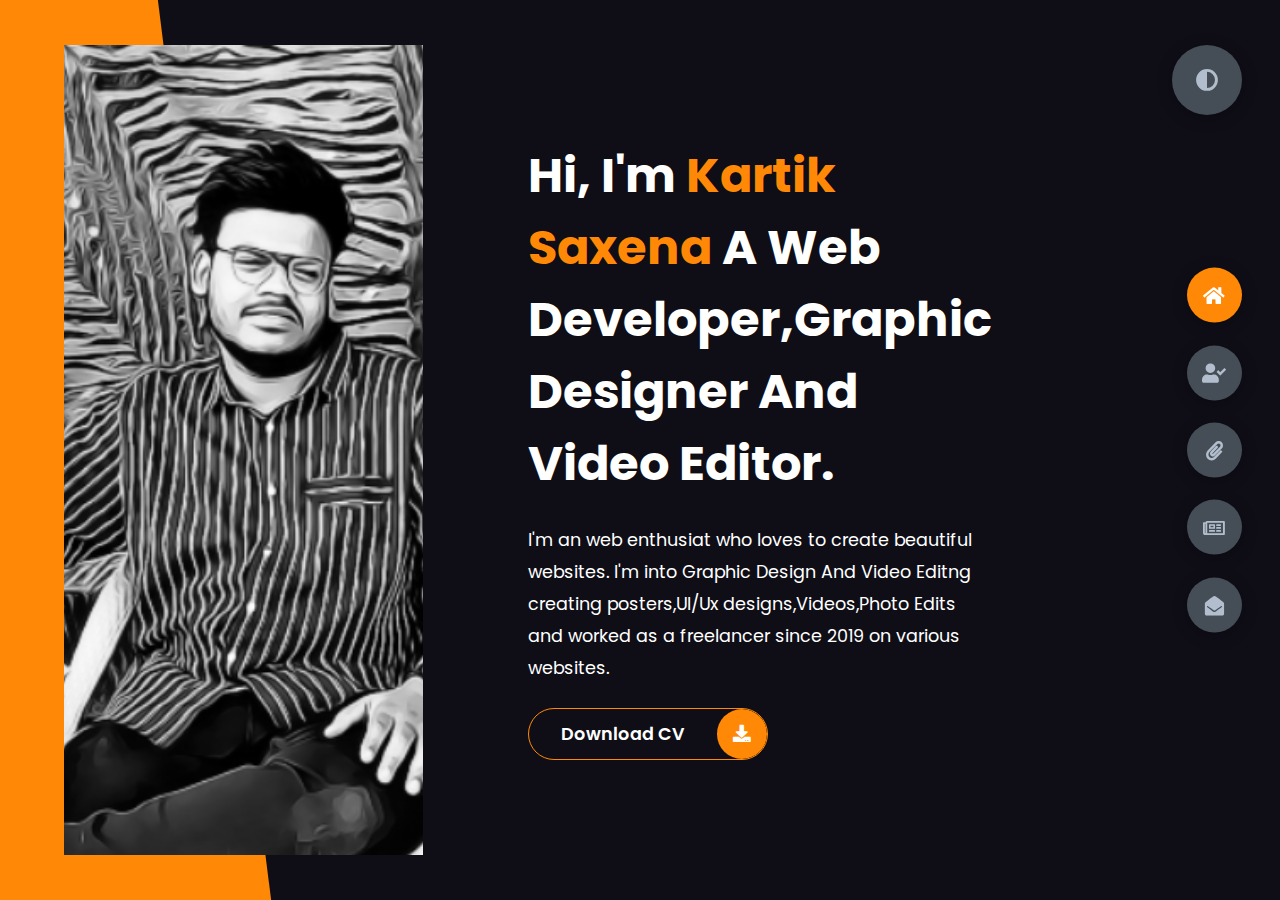
==== index.html @ 6a9e3452 "Update index.html" ====
<!DOCTYPE html>
<html lang="en">
<head>
    <meta charset="UTF-8">
    <meta http-equiv="X-UA-Compatible" content="IE=edge">
    <meta name="viewport" content="width=device-width, initial-scale=1.0">
    <title>Portfolio</title>
    <link rel="stylesheet" href="styles/styles.css">
    <link rel="preconnect" href="https://fonts.googleapis.com">
    <link rel="preconnect" href="https://fonts.gstatic.com" crossorigin>
    <link rel="stylesheet" href="https://cdnjs.cloudflare.com/ajax/libs/font-awesome/5.15.4/css/all.min.css" integrity="sha512-1ycn6IcaQQ40/MKBW2W4Rhis/DbILU74C1vSrLJxCq57o941Ym01SwNsOMqvEBFlcgUa6xLiPY/NS5R+E6ztJQ==" crossorigin="anonymous" referrerpolicy="no-referrer" />
    <link href="https://fonts.googleapis.com/css2?family=Poppins:wght@400;500;600;700;800&display=swap" rel="stylesheet">
</head>
<body class="main-content">
    <!-- <video autoplay loop muted plays inline class="back-video">
        <source src="C:\Users\HP\Downloads\Short Film Editing Timelapse - a_letter - Adobe Premiere Pro CC (1) (online-video-cutter.com).mp4" type="video/mp4">
    </video> -->
    <header class="container header active" id="home">
        <div class="header-content">
            <div class="left-header">
                <div class="h-shape"></div>
                <div class="image">
                    <img src="Screenshot (928).png" alt="">
                </div>
            </div>
            <div class="right-header">
                <h1 class="name">
                    Hi, I'm <span>Kartik Saxena</span>
                    A Web Developer,Graphic Designer And  Video Editor.
                </h1>
                <p>
                    I'm an web enthusiat who loves to create beautiful websites.
                    I'm into Graphic Design And Video Editng creating posters,UI/Ux designs,Videos,Photo Edits and 
                    worked as a freelancer since 2019 on various websites.
                    
                </p>
                <div class="btn-con">
                    <a href="" class="main-btn">
                        <span class="btn-text">Download CV</span>
                        <span class="btn-icon"><i class="fas fa-download"></i></span>
                    </a>
                </div>
            </div>
        </div>
    </header>
    <main>
        <section class="container about" id="about">
            <div class="main-title">
                <h2>About <span>me</span><span class="bg-text">my stats</span></h2>
            </div>
            <div class="about-container">
                <div class="left-about">
                    <h4>Information About me</h4>
                    <p>
                        Since my childhood, I got fascinated by designs and interactive videos
                        so I tried to make them on my own and after that never looked back and then realized that
                        it gave me so many good vibes then I enjoyed the flow. <br /> <br /> My keen interest
                        in Website Development arouse when I searched how a website does all the tasks 
                        by its own to satisfy my curiosity.
                    </p>
                    <div class="btn-con">
                        <a href="#" class="main-btn">
                            <span class="btn-text">Download CV</span>
                            <span class="btn-icon"><i class="fas fa-download"></i></span>
                        </a>
                    </div>
                </div>
                <div class="right-about">
                    <div class="about-item">
                        <div class="abt-text">
                            <p class="large-text">100+</p>
                            <p class="small-text">Projects <br /> Completed</p>
                        </div>
                    </div>
                    <div class="about-item">
                        <div class="abt-text">
                            <p class="large-text">5+</p>
                            <p class="small-text">Years of <br /> experience</p>
                        </div>
                    </div>
                    <div class="about-item">
                        <div class="abt-text">
                            <p class="large-text">50+</p>
                            <p class="small-text">Happy <br /> Clients</p>
                        </div>
                    </div>
                    <div class="about-item">
                        <div class="abt-text">
                            <p class="large-text">20+</p>
                            <p class="small-text">Customer <br /> reviews</p>
                        </div>
                    </div>
                </div>
            </div>
            <div class="about-stats">
                <h4 class="stat-title">My Skills</h4>
                <div class="progress-bars">
                    <div class="progress-bar">
                        <p class="prog-title">html5</p>
                        <div class="progress-con">
                            <p class="prog-text">80%</p>
                            <div class="progress">
                                <span class="html"></span>
                            </div>
                        </div>
                    </div>
                    <div class="progress-bar">
                        <p class="prog-title">css3</p>
                        <div class="progress-con">
                            <p class="prog-text">95%</p>
                            <div class="progress">
                                <span class="css"></span>
                            </div>
                        </div>
                    </div>
                    <div class="progress-bar">
                        <p class="prog-title">javascript</p>
                        <div class="progress-con">
                            <p class="prog-text">70%</p>
                            <div class="progress">
                                <span class="js"></span>
                            </div>
                        </div>
                    </div>
                    <div class="progress-bar">
                        <p class="prog-title">ReactJS</p>
                        <div class="progress-con">
                            <p class="prog-text">75%</p>
                            <div class="progress">
                                <span class="react"></span>
                            </div>
                        </div>
                    </div>
                    <div class="progress-bar">
                        <p class="prog-title">NodeJS</p>
                        <div class="progress-con">
                            <p class="prog-text">65%</p>
                            <div class="progress">
                                <span class="node"></span>
                            </div>
                        </div>
                    </div>
                    <div class="progress-bar">
                        <p class="prog-title">Python</p>
                        <div class="progress-con">
                            <p class="prog-text">40%</p>
                            <div class="progress">
                                <span class="python"></span>
                            </div>
                        </div>
                    </div>
                </div>
            </div>
            <h4 class="stat-title">My <span>Work</span> And  <span>Education</span>  Timeline</h4>
            <div class="timeline">
                <div class="timeline-item">
                    <div class="tl-icon">
                        <i class="fas fa-briefcase"></i>
                    </div>
                    <p class="tl-duration">2021 - Present</p>
                    <h5>Web Developer<span> -Freelancer</span></h5>
                    <p>
                        Worked as a freelance developer at many freelancing websites like upwork.com etc.
                    </p>
                </div>
                <div class="timeline-item">
                    <div class="tl-icon">
                        <i class="fas fa-briefcase"></i>
                    </div>
                    <p class="tl-duration">2019 - Present</p>
                    <h5>Photoshop Artist<span> -Upwork.com</span></h5>
                    <p>
                        Designed photo edits for personal use and clients to earn freelance rating. 
                    </p>
                </div>
                <div class="timeline-item">
                    <div class="tl-icon">
                        <i class="fas fa-briefcase"></i>
                    </div>
                    <p class="tl-duration">2017-Present</p>
                    <h5>Video Editor<span> -Social tech</span></h5>
                    <p>
                        Worked for 5 months for a company named social tech as a video editor.
                    </p>
                </div>
                <div class="timeline-item">
                    <div class="tl-icon">
                        <i class="fas fa-briefcase"></i>
                    </div>
                    <p class="tl-duration">2021-2025</p>
                    <h5>Bachelor's Degree<span> - Jaypee University , Sector 62</span></h5>
                    <p>
                        Core branch subject is Electronics And Communication Engineering.
                    </p>
                </div>
                <div class="timeline-item">
                    <div class="tl-icon">
                        <i class="fas fa-briefcase"></i>
                    </div>
                    <p class="tl-duration">2016 - 2020</p>
                    <h5>High school And Intermediate <span> - Aligarh Muslim University</span></h5>
                    <p>
                        Saiyyid Hamid School which was affliliated to AMU board.
                        got 90% in 10th and 85% in 12th.
                    </p>
                </div>
                <div class="timeline-item">
                    <div class="tl-icon">
                        <i class="fas fa-briefcase"></i>
                    </div>
                    <p class="tl-duration">2010 - 2015</p>
                    <h5>St. Fidelis Sr. Sec. School<span> - Aligarh</span></h5>
                    <p>
                        A Convent School affiliated to C.B.S.E.
                    </p>
                </div>
            </div>
        </section>
        <section class="container" id="portfolio">
            <div class="main-title">
                <h2>My <span>Portfolio</span><span class="bg-text">My Work</span></h2>
            </div>
            <p class="port-text">
                Here is some of my work that I've done.
            </p>
            <div class="portfolios">
                <div class="portfolio-item">
                    <div class="image">
                        <img src="photo_2022-06-11_23-55-44.jpg" alt="">
                    </div>
                    <div class="hover-items">
                        <h3>Project Source</h3>
                        <div class="icons">
                            <a href="#" class="icon">
                                <i class="fab fa-github"></i>
                            </a>
                            <a href="#" class="icon">
                                <i class="fab fa-instagram"></i>
                            </a>
                            <a href="#" class="icon">
                                <i class="fab fa-youtube"></i>
                            </a>
                        </div>
                    </div>
                </div>
                <div class="portfolio-item">
                    <div class="image">
                        <img src="daniel-korpai-pKRNxEguRgM-unsplash.jpg" alt="">
                    </div>
                    <div class="hover-items">
                        <h3>Project Source</h3>
                        <div class="icons">
                            <a href="#" class="icon">
                                <i class="fab fa-github"></i>
                            </a>
                            <a href="#" class="icon">
                                <i class="fab fa-instagram"></i>
                            </a>
                            <a href="#" class="icon">
                                <i class="fab fa-youtube"></i>
                            </a>
                        </div>
                    </div>
                </div>
                <div class="portfolio-item">
                    <div class="image">
                        <img src="evgeniya-litovchenko-jOhpVF-NURA-unsplash.jpg" alt="">
                    </div>
                    <div class="hover-items">
                        <h3>Project Source</h3>
                        <div class="icons">
                            <a href="#" class="icon">
                                <i class="fab fa-github"></i>
                            </a>
                            <a href="#" class="icon">
                                <i class="fab fa-instagram"></i>
                            </a>
                            <a href="#" class="icon">
                                <i class="fab fa-youtube"></i>
                            </a>
                        </div>
                    </div>
                </div>
                <div class="portfolio-item">
                    <div class="image">
                        <img src="kal-visuals-zE3jMxLFCIg-unsplash.jpg" alt="">
                    </div>
                    <div class="hover-items">
                        <h3>Project Source</h3>
                        <div class="icons">
                            <a href="#" class="icon">
                                <i class="fab fa-github"></i>
                            </a>
                            <a href="#" class="icon">
                                <i class="fab fa-instagram"></i>
                            </a>
                            <a href="#" class="icon">
                                <i class="fab fa-youtube"></i>
                            </a>
                        </div>
                    </div>
                </div>
                <div class="portfolio-item">
                    <div class="image">
                        <img src="wahid-khene-iKdQCIiSMlQ-unsplash.jpg" alt="">
                    </div>
                    <div class="hover-items">
                        <h3>Project Source</h3>
                        <div class="icons">
                            <a href="#" class="icon">
                                <i class="fab fa-github"></i>
                            </a>
                            <a href="#" class="icon">
                                <i class="fab fa-instagram"></i>
                            </a>
                            <a href="#" class="icon">
                                <i class="fab fa-youtube"></i>
                            </a>
                        </div>
                    </div>
                </div>
                <div class="portfolio-item">
                    <div class="image">
                        <img src="setyaki-irham-1vP7tqexb8g-unsplash.jpg" alt="">
                    </div>
                    <div class="hover-items">
                        <h3>Project Source</h3>
                        <div class="icons">
                            <a href="#" class="icon">
                                <i class="fab fa-github"></i>
                            </a>
                            <a href="#" class="icon">
                                <i class="fab fa-instagram"></i>
                            </a>
                            <a href="#" class="icon">
                                <i class="fab fa-youtube"></i>
                            </a>
                        </div>
                    </div>
                </div>
                <div class="portfolio-item">
                    <div class="image">
                        <img src="rahadiansyah--44GUFa_lts-unsplash.jpg" alt="">
                    </div>
                    <div class="hover-items">
                        <h3>Project Source</h3>
                        <div class="icons">
                            <a href="#" class="icon">
                                <i class="fab fa-github"></i>
                            </a>
                            <a href="#" class="icon">
                                <i class="fab fa-instagram"></i>
                            </a>
                            <a href="#" class="icon">
                                <i class="fab fa-youtube"></i>
                            </a>
                        </div>
                    </div>
                </div>
                <div class="portfolio-item">
                    <div class="image">
                        <img src="fotis-fotopoulos-DuHKoV44prg-unsplash.jpg" alt="">
                    </div>
                    <div class="hover-items">
                        <h3>Project Source</h3>
                        <div class="icons">
                            <a href="#" class="icon">
                                <i class="fab fa-github"></i>
                            </a>
                            <a href="#" class="icon">
                                <i class="fab fa-instagram"></i>
                            </a>
                            <a href="#" class="icon">
                                <i class="fab fa-youtube"></i>
                            </a>
                        </div>
                    </div>
                </div>
            </div>
        </section>
        <section class="container" id="blogs">
            <div class="blogs-content">
                <div class="main-title">
                    <h2>My <span>Blogs</span><span class="bg-text">My Blogs</span></h2>
                </div>
                <div class="blogs">
                    <div class="blog">
                        <img src="img/port6.jpg" alt="">
                        <div class="blog-text">
                            <h4>
                                How to Create Your Own Website
                            </h4>
                            <p>
                                Creating a website is not too much difficult.
                            </p>
                        </div>
                    </div>
                    <div class="blog">
                        <img src="img/blog1.jpg" alt="">
                        <div class="blog-text">
                            <h4>
                                How to Become an Expert in Web Design
                            </h4>
                            <p>
                                Focus and dedication it all needs.
                                
                            </p>
                        </div>
                    </div>
                    <div class="blog">
                        <img src="img/blog2.jpg" alt="">
                        <div class="blog-text">
                            <h4>
                                Become a Web Designer in 10 Days
                            </h4>
                            <p>
                                Learn powerful tools like Figma and React js.
                                
                            </p>
                        </div>
                    </div>
                    <div class="blog">
                        <img src="img/blog3.jpg" alt="">
                        <div class="blog-text">
                            <h4>
                                Debbuging made easy with Web Inspector
                            </h4>
                            <p>
                               Get your eyes rollin on the <code> yeah....
                                
                            </p>
                        </div>
                    </div>
                    <div class="blog">
                        <img src="img/port1.jpg" alt="">
                        <div class="blog-text">
                            <h4>
                                Get started with Web Design and UI Design
                            </h4>
                            <p>
                                Learning design would be easy with Figma.
                                
                            </p>
                        </div>
                    </div>
                    <div class="blog">
                        <img src="img/port3.jpg" alt="">
                        <div class="blog-text">
                            <h4>
                                This is what you need to know about Web Design
                            </h4>
                            <p>
                               Its a vast feild to explore and conquer. 
                               
                            </p>
                        </div>
                    </div>
                </div>
            </div>
        </section>
        <section class="container contact" id="contact">
            <div class="contact-container">
                <div class="main-title">
                    <h2>Contact <span>Me</span><span class="bg-text">Contact</span></h2>
                </div>
                <div class="contact-content-con">
                    <div class="left-contact">
                        <h4>Contact me here</h4>
                        <br>
                           <p> Feel free to contact me using details below.<br>
                            I would love to help.
                        </p>
                        <div class="contact-info">
                            <div class="contact-item">
                                <div class="icon">
                                    <i class="fas fa-map-marker-alt"></i>
                                    <span>Location</span>
                                </div>
                                <p>
                                    : Noida,India                          
                                </p>
                            </div>
                            <div class="contact-item">
                                <div class="icon">
                                    <i class="fas fa-envelope"></i>
                                    <span>Email</span>
                                </div>
                                <p>
                                    <span>: karrtiksaxena@gmail.com</span>
                                </p>
                            </div>
                            <div class="contact-item">
                                <div class="icon">
                                    <i class="fas fa-user-graduate"></i>
                                    <span>Education</span>
                                </div>
                                <p>
                                    <span>: Jaypee University,Noida</span>
                                </p>
                            </div>
                            <div class="contact-item">
                                <div class="icon">
                                    <i class="fas fa-phone"></i>
                                    <span>Mobile Number</span>
                                </div>
                                <p>
                                    <span>: 4587846846</span>
                                </p>
                            </div>
                            <div class="contact-item">
                                <div class="icon">
                                    <i class="fas fa-globe-asia"></i>
                                    <span>Languages</span>
                                </div>
                                <p>
                                    <span>: English,Hindi</span>
                                </p>
                            </div>
                        </div>
                        <div class="contact-icons">
                            <div class="contact-icon">
                                <a href="#" target="_blank">
                                    <i class="fab fa-facebook-f"></i>
                                </a>
                                <a href="#" target="_blank">
                                    <i class="fab fa-twitter"></i>
                                </a>
                                <a href="#" target="_blank">
                                    <i class="fab fa-github"></i>
                                </a>
                                <a href="#" target="_blank">
                                    <i class="fab fa-youtube"></i>
                                </a>
                            </div>
                        </div>
                    </div>
                    <div class="right-contact">
                        <form action="https://formspree.io/f/xdobjprn"  method="POST" class="contact-form">
                             <div class="input-control i-c-2">
                                <input type="text" required placeholder="YOUR NAME" name="name">
                                <input type="email" required placeholder="YOUR EMAIL" name="email">
                            </div>
                            <div class="input-control">
                                <input type="text" required placeholder="ENTER SUBJECT" name="subject">
                            </div>
                            <div class="input-control">
                                <textarea name="" id="" cols="15" rows="8" placeholder="Message Here..." name="message"></textarea>
                            </div>
                            <div class="submit-btn">
                                <a href="#" class="main-btn" >
                                    <span><button type="submit"class="btn-text">Submit</button></span>
                                    <span class="btn-icon"><i class="fas fa-user-shield"></i></span>
                                </a>
                            </div>
                        </form>
                    </div>
                </div>
            </div>
        </section>
    </main>

    <div class="controls">
        <div class="control active-btn" data-id="home" >
            <i class="fas fa-home"></i>
        </div>
        <div class="control" data-id="about">
            <i class="fas fa-user-check"></i>
        </div>
        <div class="control" data-id="portfolio">
            <i class="fas fa-paperclip"></i>
        </div>
        <div class="control" data-id="blogs">
            <i class="far fa-newspaper"></i>
        </div>
        <div class="control" data-id="contact">
            <i class="fas fa-envelope-open"></i>
        </div>
    </div>
    <div class="theme-btn">
        <i class="fas fa-adjust"></i>
    </div>
    <script src="app.js"></script>
</body>
</html>
---- styles/styles.css ----
* {
  margin: 0;
  padding: 0;
  box-sizing: border-box;
  list-style: none;
}

:root {
  --color-primary: #0f0e17;
  --color-secondary: #ff8906;
  --color-white: #fffffe;
  --color-black: #000;
  --color-grey0: #f8f8f8;
  --color-grey-1: #dbe1e8;
  --color-grey-2: #b2becd;
  --color-grey-3: #6c7983;
  --color-grey-4: #454e56;
  --color-grey-5: #2a2e35;
  --color-grey-6: #12181b;
  --br-sm-2: 14px;
  --box-shadow-1: 0 3px 15px rgba(0,0,0,.3);
}

.light-mode {
  --color-primary: #FFFFFF;
  --color-secondary: #F56692;
  --color-white: #454e56;
  --color-black: #000;
  --color-grey0: #f8f8f8;
  --color-grey-1: #6c7983;
  --color-grey-2: #6c7983;
  --color-grey-3: #6c7983;
  --color-grey-4: #454e56;
  --color-grey-5: #f8f8f8;
  --color-grey-6: #12181b;
}

body {
  background-color: var(--color-primary);
  font-family: "Poppins", sans-serif;
  font-size: 1.1rem;
  color: var(--color-white);
  transition: all 0.4s ease-in-out;
}

a {
  display: inline-block;
  text-decoration: none;
  color: inherit;
  font-family: inherit;
}

header {
  min-height: 100vh;
  color: var(--color-white);
  overflow: hidden;
  padding: 0 !important;
}

section {
  min-height: 100vh;
  width: 100%;
  position: absolute;
  left: 0;
  top: 0;
  padding: 3rem 18rem;
}

.container {
  display: none;
  transform: translateY(-100%) scale(0);
  transition: all 0.4s ease-in-out;
  background-color: var(--color-primary);
}

.active {
  display: block;
  animation: appear 1s ease-in-out;
  transform: translateY(0) scaleY(1);
}
@keyframes appear {
  0% {
    transform: translateY(-100%) scaleY(0);
  }
  100% {
    transform: translateY(0) scaleY(1);
  }
}

.controls {
  position: fixed;
  z-index: 10;
  top: 50%;
  right: 3%;
  display: flex;
  flex-direction: column;
  align-items: center;
  justify-content: center;
  transform: translateY(-50%);
}
.controls .control {
  padding: 1rem;
  cursor: pointer;
  background-color: var(--color-grey-4);
  width: 55px;
  height: 55px;
  border-radius: 50%;
  display: flex;
  justify-content: center;
  align-items: center;
  margin: 0.7rem 0;
  box-shadow: var(--box-shadow-1);
}
.controls .control i {
  font-size: 1.2rem;
  color: var(--color-grey-2);
  pointer-events: none;
}
.controls .active-btn {
  background-color: var(--color-secondary);
  transition: all 0.4s ease-in-out;
}
.controls .active-btn i {
  color: var(--color-white);
}

.theme-btn {
  top: 5%;
  right: 3%;
  width: 70px;
  height: 70px;
  border-radius: 50%;
  background-color: var(--color-grey-4);
  cursor: pointer;
  position: fixed;
  display: flex;
  justify-content: center;
  align-items: center;
  box-shadow: 0 3px 15px rgba(0, 0, 0, 0.3);
  transition: all 0.1s ease-in-out;
}
.theme-btn:active {
  transform: translateY(-3px);
}
.theme-btn i {
  font-size: 1.4rem;
  color: var(--color-grey-2);
  pointer-events: none;
}

/*Header-content*/
.header-content {
  display: grid;
  grid-template-columns: repeat(2, 1fr);
  min-height: 100vh;
}
.header-content .left-header {
  display: flex;
  align-items: center;
  position: relative;
}
.header-content .left-header .h-shape {
  transition: all 0.4s ease-in-out;
  width: 65%;
  height: 100%;
  background-color: var(--color-secondary);
  position: absolute;
  left: 0;
  top: 0;
  z-index: -1;
  clip-path: polygon(0 0, 46% 0, 79% 100%, 0% 100%);
}
.header-content .left-header .image {
  border-radius: var(--br-sm-2);
  height: 90%;
  width: 68%;
  margin-left: 4rem;
  background-color: var(--color-black);
  transition: all 0.4s ease-in-out;
}
.header-content .left-header .image img {
  width: 100%;
  height: 100%;
  object-fit: cover;
  transition: all 0.4s ease-in-out;
  filter: grayscale(100%);
}
.header-content .left-header .image img:hover {
  filter: grayscale(0);
}
.header-content .right-header {
  display: flex;
  flex-direction: column;
  justify-content: center;
  padding-right: 18rem;
}
.header-content .right-header .name {
  font-size: 3rem;
}
.header-content .right-header .name span {
  color: var(--color-secondary);
}
.header-content .right-header p {
  margin: 1.5rem 0;
  line-height: 2rem;
}

/*About*/
.about-container {
  display: grid;
  grid-template-columns: repeat(2, 1fr);
  padding-top: 3.5rem;
  padding-bottom: 5rem;
}
.about-container .right-about {
  display: grid;
  grid-template-columns: repeat(2, 1fr);
  grid-gap: 2rem;
}
.about-container .right-about .about-item {
  border: 1px solid var(--color-grey-5);
  border-radius: 5px;
  transition: all 0.4s ease-in-out;
  box-shadow: 1px 2px 15px rgba(0, 0, 0, 0.1);
}
.about-container .right-about .about-item:hover {
  cursor: default;
  transform: translateY(-5px);
  border: 1px solid var(--color-secondary);
  box-shadow: 1px 4px 15px rgba(0, 0, 0, 0.32);
}
.about-container .right-about .about-item .abt-text {
  padding: 1.5rem;
  display: flex;
  flex-direction: column;
}
.about-container .right-about .about-item .abt-text .large-text {
  font-size: 3rem;
  font-weight: 700;
  color: var(--color-secondary);
}
.about-container .right-about .about-item .abt-text .small-text {
  padding-left: 3rem;
  position: relative;
  text-transform: uppercase;
  font-size: 1.2rem;
  color: var(--color-grey-1);
  letter-spacing: 2px;
}
.about-container .right-about .about-item .abt-text .small-text::before {
  content: "";
  position: absolute;
  left: 0;
  top: 15px;
  width: 2rem;
  height: 2px;
  background-color: var(--color-grey-5);
}
.about-container .left-about {
  padding-right: 5rem;
}
.about-container .left-about p {
  line-height: 2rem;
  padding: 1rem;
  color: var(--color-grey-1);
}
.about-container .left-about h4 {
  font-size: 2rem;
  text-transform: uppercase;
}

.about-stats {
  padding-bottom: 4rem;
}
.about-stats .progress-bars {
  display: grid;
  grid-template-columns: repeat(2, 1fr);
  grid-gap: 2rem;
}
.about-stats .progress-bars .progress-bar {
  display: flex;
  flex-direction: column;
}
.about-stats .progress-bars .progress-bar .prog-title {
  text-transform: uppercase;
  font-weight: 500;
}
.about-stats .progress-bars .progress-bar .progress-con {
  display: flex;
  align-items: center;
}
.about-stats .progress-bars .progress-bar .progress-con .prog-text {
  color: var(--color-grey-2);
}
.about-stats .progress-bars .progress-bar .progress-con .progress {
  width: 100%;
  height: 0.45rem;
  background-color: var(--color-grey-4);
  margin-left: 1rem;
  position: relative;
}
.about-stats .progress-bars .progress-bar .progress-con .progress span {
  position: absolute;
  top: 0;
  left: 0;
  height: 100%;
  background-color: var(--color-secondary);
  transition: all 0.4s ease-in-out;
  width: 60%;
}
.about-stats .progress-bars .progress-bar .progress-con .progress .html {
  width: 80%;
}
.about-stats .progress-bars .progress-bar .progress-con .progress .css {
  width: 95%;
}
.about-stats .progress-bars .progress-bar .progress-con .progress .js {
  width: 70%;
}
.about-stats .progress-bars .progress-bar .progress-con .progress .react {
  width: 60%;
}
.about-stats .progress-bars .progress-bar .progress-con .progress .node {
  width: 65%;
}
.about-stats .progress-bars .progress-bar .progress-con .progress .python {
  width: 40%;
}

.stat-title {
  text-transform: uppercase;
  font-size: 1.4rem;
  text-align: center;
  padding: 3.5rem 0;
  position: relative;
}
.stat-title::before {
  content: "";
  position: absolute;
  left: 50%;
  top: 0;
  width: 40%;
  height: 1px;
  background-color: var(--color-grey-5);
  transform: translateX(-50%);
}

/*Timeline*/
.timeline {
  display: grid;
  grid-template-columns: repeat(2, 1fr);
  grid-gap: 2rem;
  padding-bottom: 3rem;
}
.timeline .timeline-item {
  position: relative;
  padding-left: 3rem;
  border-left: 1px solid var(--color-grey-5);
}
.timeline .timeline-item .tl-icon {
  position: absolute;
  left: -27px;
  top: 0;
  background-color: var(--color-secondary);
  width: 50px;
  height: 50px;
  border-radius: 50%;
  display: flex;
  align-items: center;
  justify-content: center;
}
.timeline .timeline-item .tl-icon i {
  font-size: 1.3rem;
}
.timeline .timeline-item .tl-duration {
  padding: 0.2rem 0.6rem;
  background-color: var(--color-grey-5);
  border-radius: 15px;
  display: inline-block;
  font-size: 0.8rem;
  text-transform: uppercase;
  font-weight: 500;
}
.timeline .timeline-item h5 {
  padding: 1rem 0;
  text-transform: uppercase;
  font-size: 1.3rem;
  font-weight: 600;
}
.timeline .timeline-item h5 span {
  color: var(--color-grey-2);
  font-weight: 500;
  font-size: 1.2rem;
}
.timeline .timeline-item p {
  color: var(--color-grey-2);
}

.port-text {
  padding: 2rem 0;
  text-align: center;
}

.portfolios {
  display: grid;
  grid-template-columns: repeat(3, 1fr);
  grid-gap: 2rem;
  margin-top: 3rem;
}
.portfolios .portfolio-item {
  position: relative;
  border-radius: 15px;
}
.portfolios .portfolio-item img {
  width: 100%;
  height: 300px;
  object-fit: cover;
  border-radius: 15px;
}
.portfolios .portfolio-item .hover-items {
  width: 100%;
  height: 100%;
  background-color: var(--color-secondary);
  position: absolute;
  left: 0;
  top: 0;
  border-radius: 15px;
  display: flex;
  justify-content: center;
  align-items: center;
  flex-direction: column;
  opacity: 0;
  transform: scale(0);
  transition: all 0.4s ease-in-out;
}
.portfolios .portfolio-item .hover-items h3 {
  font-size: 1.5rem;
  color: var(--color-white);
  margin-bottom: 1.5rem;
}
.portfolios .portfolio-item .hover-items .icons {
  display: flex;
  justify-content: center;
  align-items: center;
}
.portfolios .portfolio-item .hover-items .icons .icon {
  background-color: var(--color-primary);
  border-radius: 50%;
  width: 50px;
  height: 50px;
  display: flex;
  align-items: center;
  justify-content: center;
  margin: 0 1rem;
  cursor: pointer;
  transition: all 0.4s ease-in-out;
}
.portfolios .portfolio-item .hover-items .icons .icon i {
  font-size: 1.5rem;
  color: var(--color-white);
  margin: 0 1rem;
}
.portfolios .portfolio-item .hover-items .icons .icon:hover {
  background-color: var(--color-white);
}
.portfolios .portfolio-item .hover-items .icons .icon:hover i {
  color: var(--color-primary);
}

.portfolio-item:hover .hover-items {
  opacity: 1;
  transform: scale(1);
}

.blogs {
  display: grid;
  grid-template-columns: repeat(3, 1fr);
  grid-gap: 2rem;
  margin-top: 3rem;
}
.blogs .blog {
  position: relative;
  background-color: var(--color-grey-5);
  border-radius: 5px;
  box-shadow: 1px 1px 20px rgba(0, 0, 0, 0.1);
  transition: all 0.4s ease-in-out;
}
.blogs .blog:hover {
  box-shadow: 1px 1px 20px rgba(0, 0, 0, 0.3);
  transform: translateY(-5px);
  transition: all 0.4s ease-in-out;
}
.blogs .blog:hover img {
  filter: grayscale(0);
  transform: scale(1.1);
  box-shadow: 0px 4px 15px rgba(0, 0, 0, 0.8);
}
.blogs .blog img {
  width: 100%;
  height: 300px;
  object-fit: cover;
  border-top-left-radius: 5px;
  border-top-right-radius: 5px;
  filter: grayscale(100%);
  transition: all 0.4s ease-in-out;
}
.blogs .blog .blog-text {
  margin-top: -7px;
  padding: 1.1rem;
  border-top: 8px solid var(--color-secondary);
}
.blogs .blog .blog-text h4 {
  font-size: 1.5rem;
  margin-bottom: 0.7rem;
  transition: all 0.4s ease-in-out;
  cursor: pointer;
}
.blogs .blog .blog-text h4:hover {
  color: var(--color-secondary);
}
.blogs .blog .blog-text p {
  color: var(--color-grey-2);
  line-height: 2rem;
  padding-bottom: 1rem;
}

.contact-content-con {
  display: flex;
  padding-top: 3.5rem;
}
.contact-content-con .left-contact {
  flex: 2;
}
.contact-content-con .left-contact h4 {
  margin-top: 1rem;
  font-size: 2rem;
  text-transform: uppercase;
}
.contact-content-con .left-contact p {
  margin: 1rem 0;
  line-height: 2rem;
}
.contact-content-con .left-contact .contact-info .contact-item {
  display: flex;
  align-items: center;
  justify-content: space-between;
}
.contact-content-con .left-contact .contact-info .contact-item p {
  margin: 0.3rem 0 !important;
  padding: 0 !important;
}
.contact-content-con .left-contact .contact-info .contact-item .icon {
  display: grid;
  grid-template-columns: 40px 1fr;
}
.contact-content-con .left-contact .contact-info .contact-item .icon i {
  display: flex;
  align-items: center;
  font-size: 1.3rem;
}
.contact-content-con .left-contact .contact-icon {
  display: flex;
  margin-top: 2rem;
}
.contact-content-con .left-contact .contact-icon a {
  display: flex;
  align-items: center;
  color: var(--color-white);
  background-color: var(--color-grey-5);
  cursor: pointer;
  justify-content: center;
  width: 50px;
  height: 50px;
  border-radius: 50%;
  margin: 0 0.4rem;
  transition: all 0.4s ease-in-out;
}
.contact-content-con .left-contact .contact-icon a:hover {
  background-color: var(--color-secondary);
}
.contact-content-con .left-contact .contact-icon a:hover i {
  color: var(--color-primary);
}
.contact-content-con .left-contact .contact-icon a i {
  display: flex;
  align-items: center;
  justify-content: center;
  font-size: 1.3rem;
}
.contact-content-con .right-contact {
  flex: 3;
  margin-left: 3rem;
}
.contact-content-con .right-contact .input-control {
  margin: 1.5rem 0;
}
.contact-content-con .right-contact .input-control input, .contact-content-con .right-contact .input-control textarea {
  border-radius: 30px;
  font-weight: inherit;
  font-size: inherit;
  font-family: inherit;
  padding: 0.8rem 1.1rem;
  outline: none;
  border: none;
  background-color: var(--color-grey-5);
  width: 100%;
  color: var(--color-white);
  resize: none;
}
.contact-content-con .right-contact .i-c-2 {
  display: flex;
}
.contact-content-con .right-contact .i-c-2 :last-child {
  margin-left: 1.5rem;
}
.contact-content-con .right-contact .submit-btn {
  display: flex;
  justify-content: flex-start;
}

/*Independed components*/
.btn-con {
  display: flex;
  align-self: flex-start;
}

.main-btn {
  border-radius: 30px;
  color: inherit;
  font-weight: 600;
  position: relative;
  border: 1px solid var(--color-secondary);
  display: flex;
  align-self: flex-start;
  align-items: center;
  overflow: hidden;
}
.main-btn .btn-text {
  padding: 0 2rem;
}
.main-btn .btn-icon {
  background-color: var(--color-secondary);
  display: flex;
  align-items: center;
  justify-content: center;
  border-radius: 50%;
  padding: 1rem;
}
.main-btn::before {
  content: "";
  position: absolute;
  top: 0;
  right: 0;
  transform: translateX(100%);
  transition: all 0.4s ease-out;
  z-index: -1;
}
.main-btn:hover {
  transition: all 0.4s ease-out;
}
.main-btn:hover::before {
  width: 100%;
  height: 100%;
  background-color: var(--color-secondary);
  transform: translateX(0);
  transition: all 0.4s ease-out;
}

.main-title {
  text-align: center;
}
.main-title h2 {
  position: relative;
  text-transform: uppercase;
  font-size: 4rem;
  font-weight: 700;
}
.main-title h2 span {
  color: var(--color-secondary);
}
.main-title h2 .bg-text {
  position: absolute;
  top: 50%;
  left: 50%;
  color: var(--color-grey-5);
  transition: all 0.4s ease-in-out;
  z-index: -1;
  transform: translate(-50%, -50%);
  font-weight: 800;
  font-size: 6.3rem;
}

.about-container .left-about p {
  padding-left: 0;
}

@media screen and (max-width: 600px) {
  header {
    padding: 0 !important;
  }

  .theme-btn {
    width: 50px;
    height: 50px;
  }

  .header-content {
    grid-template-columns: repeat(1, 1fr);
    padding-bottom: 6rem;
  }

  .left-header .h-shape {
    display: none;
  }

  .right-header {
    grid-row: 1;
    padding-right: 0rem !important;
    width: 90%;
    margin: 0 auto;
  }
  .right-header .name {
    font-size: 2.5rem !important;
    text-align: center;
    padding-top: 3rem;
  }

  .header-content .left-header .image {
    margin: 0 auto;
    width: 90%;
  }

  .controls {
    top: auto;
    bottom: 0;
    flex-direction: row;
    justify-content: center;
    left: 50%;
    transform: translateX(-50%);
    width: 100%;
    background-color: var(--color-grey-5);
  }
  .controls .control {
    margin: 1rem 0.3rem;
  }

  .about-container {
    grid-template-columns: repeat(1, 1fr);
  }
  .about-container .right-about {
    grid-template-columns: repeat(1, 1fr);
    padding-top: 2.5rem;
  }
  .about-container .left-about {
    padding-right: 0;
  }
  .about-container .left-about p {
    padding-left: 0;
  }

  .timeline {
    grid-template-columns: repeat(1, 1fr);
    padding-bottom: 6rem;
  }

  .container {
    padding: 2rem 2.5rem !important;
  }

  .about-stats .progress-bars {
    grid-template-columns: repeat(1, 1fr);
  }

  .portfolios {
    grid-template-columns: repeat(1, 1fr);
    padding-bottom: 6rem;
    margin-top: 1rem;
  }

  .blogs {
    grid-template-columns: repeat(1, 1fr);
    padding-bottom: 6rem;
  }

  .contact-content-con {
    flex-direction: column;
  }
  .contact-content-con .right-contact {
    margin-left: 0;
    margin-top: 2.5rem;
  }

  .contact-content-con .right-contact .i-c-2 {
    flex-direction: column;
  }

  .contact-content-con .right-contact .i-c-2 :last-child {
    margin-left: 0;
    margin-top: 1.5rem;
  }

  .contact-content-con .right-contact {
    margin-bottom: 6rem;
  }

  .contact-item {
    flex-direction: column;
    margin: 1rem 0;
  }
  .contact-item p {
    font-size: 15px;
    color: var(--color-grey-2);
  }
  .contact-item span {
    font-size: 15px;
  }
  .contact-item .icon {
    grid-template-columns: 25px 1fr;
  }

  .main-title h2 {
    font-size: 2rem;
  }
  .main-title h2 span {
    font-size: 2.3rem;
  }
  .main-title h2 .bg-text {
    font-size: 2.3rem;
  }
}
@media screen and (max-width: 1432px) {
  .container {
    padding: 7rem 11rem;
  }

  .contact-content-con {
    flex-direction: column;
  }
  .contact-content-con .right-contact {
    margin-left: 0;
    margin-top: 2.5rem;
  }

  .contact-content-con .right-contact .i-c-2 {
    flex-direction: column;
  }

  .contact-content-con .right-contact .i-c-2 :last-child {
    margin-left: 0;
    margin-top: 1.5rem;
  }

  .contact-content-con .right-contact {
    margin-bottom: 6rem;
  }

  .main-title h2 .bg-text {
    font-size: 5.5rem;
  }
}
@media screen and (max-width: 1250px) {
  .blogs {
    grid-template-columns: repeat(2, 1fr);
    margin-top: 6rem;
  }

  .portfolios {
    grid-template-columns: repeat(2, 1fr);
  }

  .header-content .right-header {
    padding-right: 9rem;
  }
}
@media screen and (max-width: 660px) {
  .blogs {
    grid-template-columns: repeat(1, 1fr);
  }

  .portfolios {
    grid-template-columns: repeat(1, 1fr);
  }
}
@media screen and (max-width: 1070px) {
  .about-container {
    grid-template-columns: repeat(1, 1fr);
  }
  .about-container .right-about {
    padding-top: 2.5rem;
  }

  .main-title h2 {
    font-size: 4rem;
  }
  .main-title h2 span {
    font-size: 4rem;
  }
  .main-title h2 .bg-text {
    font-size: 4.5rem;
  }
}
@media screen and (max-width: 970px) {
  .container {
    padding: 7rem 6rem;
  }

  .about-container .left-about {
    padding-right: 0rem;
  }

  .header-content {
    grid-template-columns: repeat(1, 1fr);
    padding-bottom: 6rem;
  }

  .left-header .h-shape {
    display: none;
  }
  .left-header .image {
    width: 90% !important;
    margin: 0 auto !important;
  }

  .right-header {
    grid-row: 1;
    padding-right: 0rem !important;
    width: 90%;
    margin: 0 auto;
  }
  .right-header .name {
    font-size: 2.5rem !important;
    text-align: center;
    padding-top: 3rem;
  }
}
@media screen and (max-width: 700px) {
  .container {
    padding: 7rem 3rem;
  }

  .about-stats .progress-bars {
    grid-template-columns: repeat(1, 1fr);
  }

  .about-container .right-about {
    grid-template-columns: repeat(1, 1fr);
  }

  .timeline {
    grid-template-columns: repeat(1, 1fr);
  }

  .main-title h2 {
    font-size: 3rem;
  }
  .main-title h2 span {
    font-size: 3rem;
  }
  .main-title h2 .bg-text {
    font-size: 4rem;
  }
}
/* .back-video{

  position: absolute;
  right: 0;
  bottom:0;
  z-index= -1;
} */
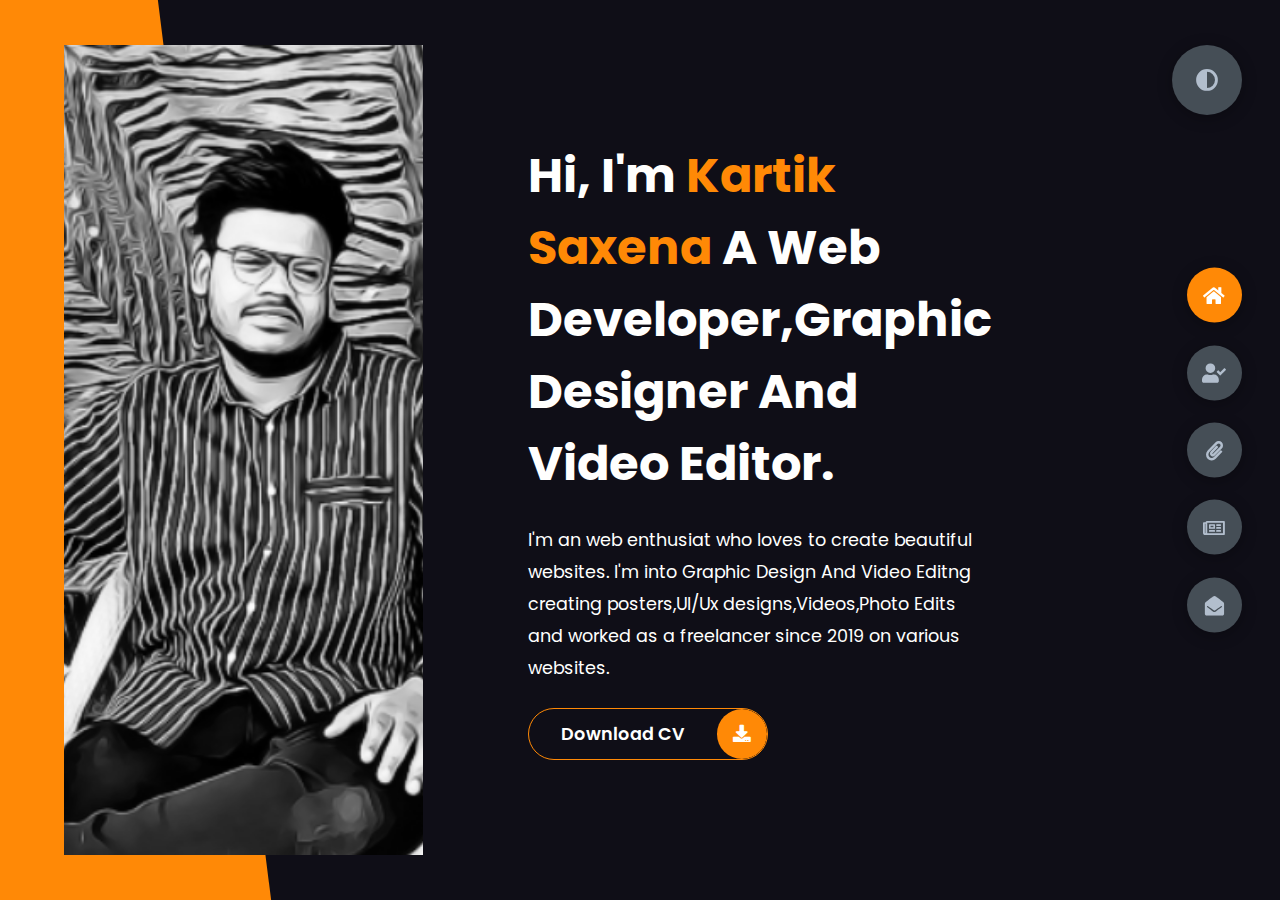
==== commit 75941aee: "Update index.html" ====
--- a/index.html
+++ b/index.html
@@ -537,14 +537,14 @@
                     <div class="right-contact">
                         <form action="https://formspree.io/f/xdobjprn"  method="POST" class="contact-form">
                              <div class="input-control i-c-2">
-                                <input type="text" required placeholder="YOUR NAME" name="name">
-                                <input type="email" required placeholder="YOUR EMAIL" name="email">
+                                <input type="text" required placeholder="YOUR NAME" name="name"required>
+                                <input type="email" required placeholder="YOUR EMAIL" name="email"required>
                             </div>
                             <div class="input-control">
-                                <input type="text" required placeholder="ENTER SUBJECT" name="subject">
+                                <input type="text" required placeholder="ENTER SUBJECT" name="subject" required>
                             </div>
                             <div class="input-control">
-                                <textarea name="" id="" cols="15" rows="8" placeholder="Message Here..." name="message"></textarea>
+                                <textarea name="" id="" cols="15" rows="8" placeholder="Message Here..." name="message" required></textarea>
                             </div>
                             <div class="submit-btn">
                                 <a href="#" class="main-btn" >
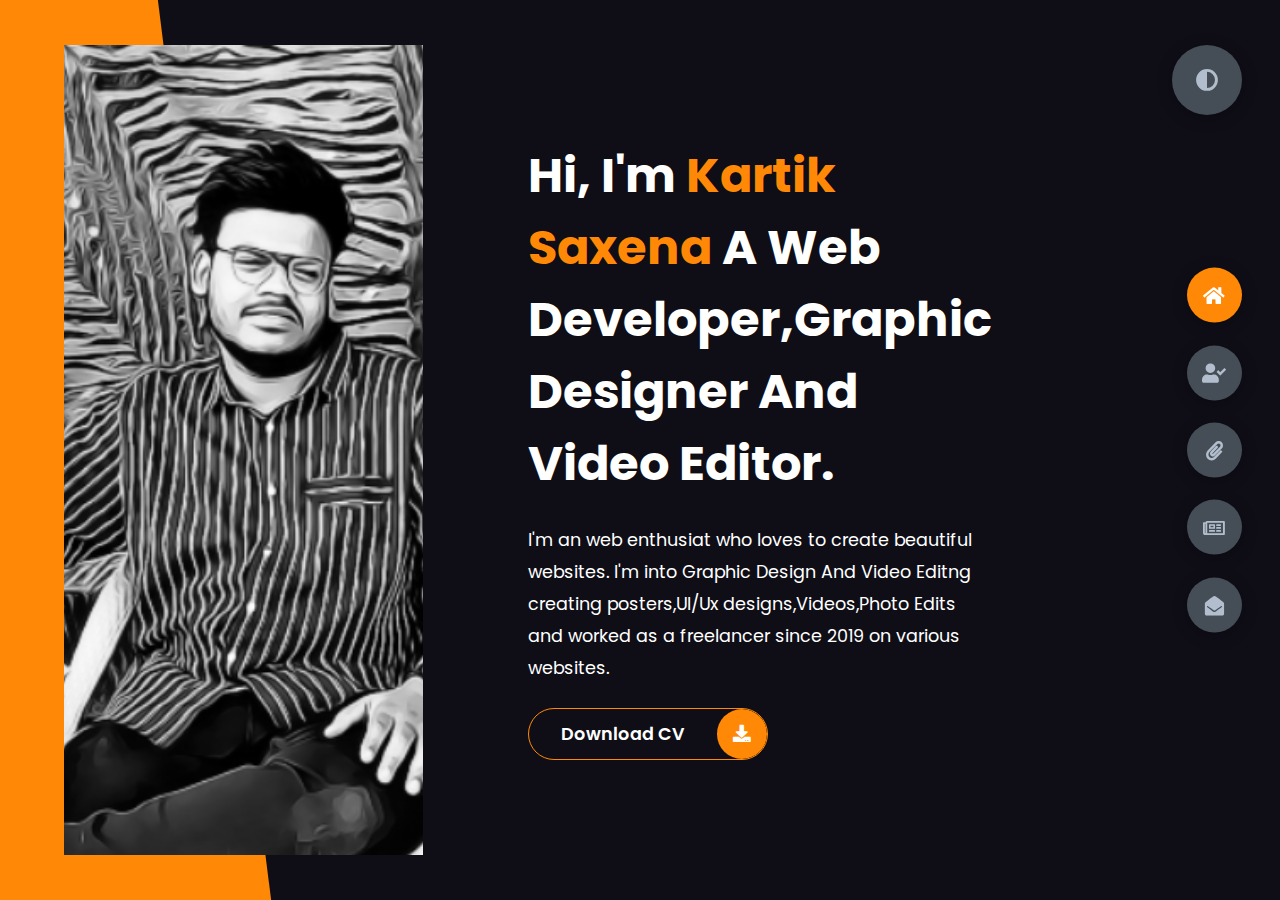
==== commit cde8846c: "Update index.html" ====
--- a/index.html
+++ b/index.html
@@ -544,11 +544,11 @@
                                 <input type="text" required placeholder="ENTER SUBJECT" name="subject" required>
                             </div>
                             <div class="input-control">
-                                <textarea name="" id="" cols="15" rows="8" placeholder="Message Here..." name="message" required></textarea>
+                                <textarea id="" cols="15" rows="8" placeholder="Message Here..." name="message" required></textarea>
                             </div>
                             <div class="submit-btn">
                                 <a href="#" class="main-btn" >
-                                    <span><button type="submit"class="btn-text">Submit</button></span>
+                                    <span> <button type="submit"class="btn-text">Submit</button></span>
                                     <span class="btn-icon"><i class="fas fa-user-shield"></i></span>
                                 </a>
                             </div>
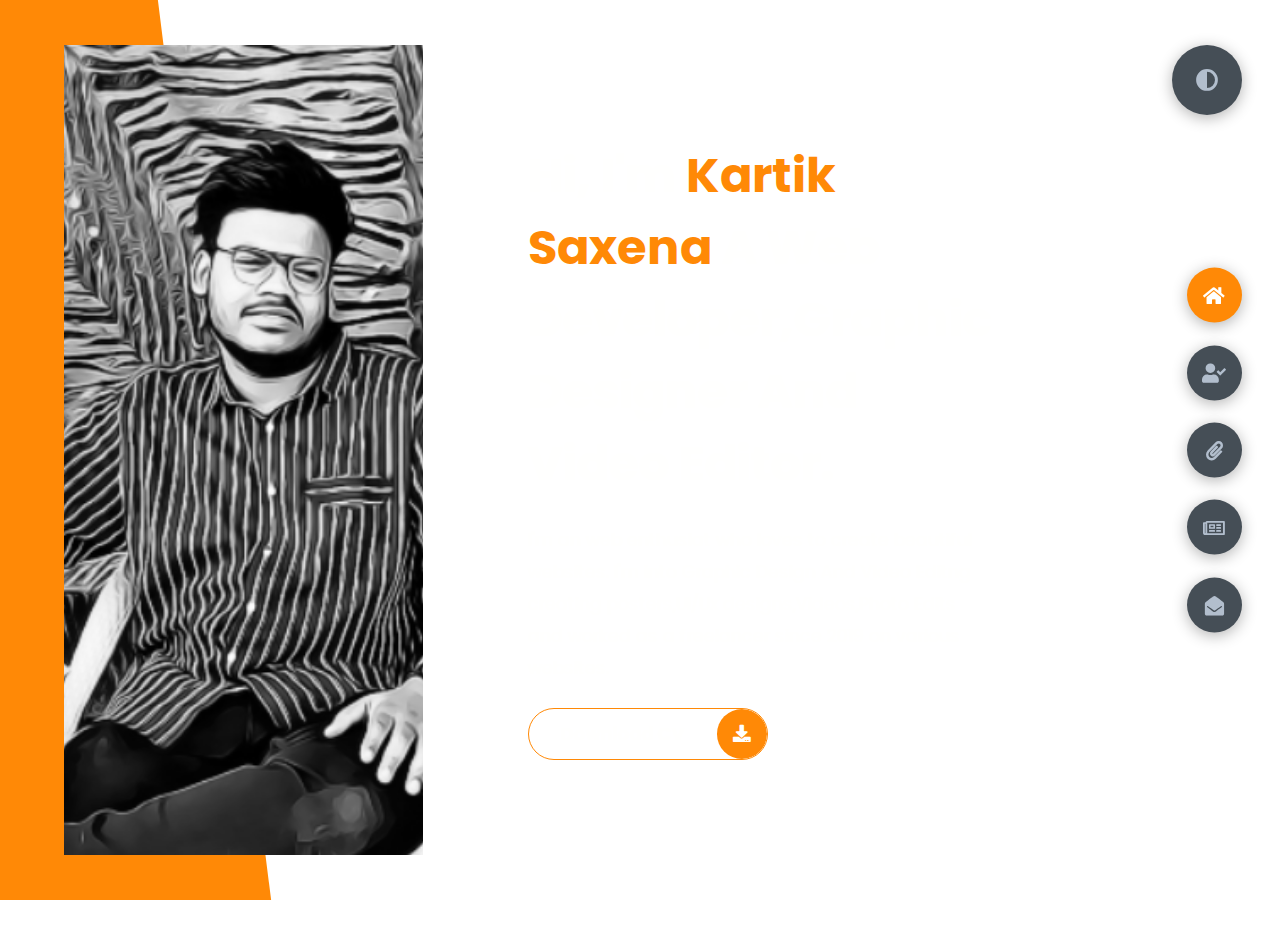
==== commit 4691d1f0: "Update index.html" ====
--- a/index.html
+++ b/index.html
@@ -15,6 +15,11 @@
     <!-- <video autoplay loop muted plays inline class="back-video">
         <source src="C:\Users\HP\Downloads\Short Film Editing Timelapse - a_letter - Adobe Premiere Pro CC (1) (online-video-cutter.com).mp4" type="video/mp4">
     </video> -->
+    <section class="showcase">
+        <div class="video-container">
+            <video src="9 Hours of Video Editing in 2 Minutes _ Editing Timelapse.mp4" autoplay muted loop></video>
+        </div>
+    </section>
     <header class="container header active" id="home">
         <div class="header-content">
             <div class="left-header">
--- a/styles/styles.css
+++ b/styles/styles.css
@@ -6,7 +6,7 @@
 }
 
 :root {
-  --color-primary: #0f0e17;
+ 
   --color-secondary: #ff8906;
   --color-white: #fffffe;
   --color-black: #000;
@@ -22,9 +22,9 @@
 }
 
 .light-mode {
-  --color-primary: #FFFFFF;
-  --color-secondary: #F56692;
-  --color-white: #454e56;
+  
+  --color-secondary: #ff1d1d;
+  --color-white: #c1e300;
   --color-black: #000;
   --color-grey0: #f8f8f8;
   --color-grey-1: #6c7983;
@@ -72,7 +72,31 @@
   transition: all 0.4s ease-in-out;
   background-color: var(--color-primary);
 }
-
+.video-container {
+	position: absolute;
+	top: 0;
+	left: 0;
+	width: 100%;
+	height: 100%;
+  -webkit-filter: blur(15px);
+  -o-filter: blur(5px);
+  filter: blur(5px);
+  object-fit: cover;
+  transform: scale(1.06);
+	overflow: hidden;
+	background: var(--primary-color) url('./https://traversymedia.com/downloads/cover.jpg') no-repeat center
+		center/cover;
+}
+
+.video-container video {
+	min-width: 100%;
+	min-height: 100%;
+  position: absolute;
+	top: 50%;
+	left: 50%;
+	transform: translate(-50%, -50%);
+	object-fit: cover;
+}
 .active {
   display: block;
   animation: appear 1s ease-in-out;
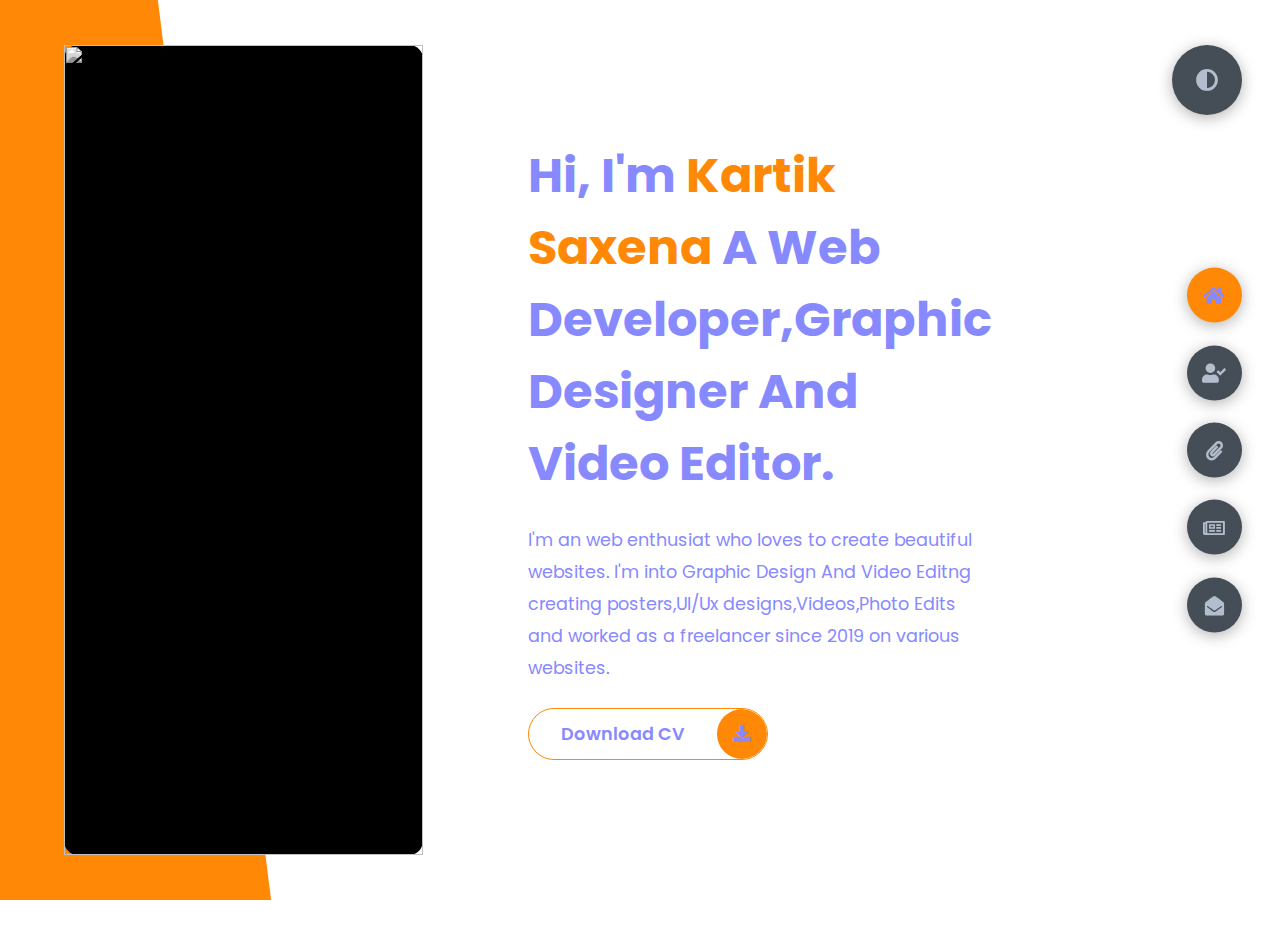
==== commit 980f06b4: "Update index.html" ====
--- a/index.html
+++ b/index.html
@@ -25,7 +25,7 @@
             <div class="left-header">
                 <div class="h-shape"></div>
                 <div class="image">
-                    <img src="Screenshot (928).png" alt="">
+                    <img src="WhatsApp Image 2022-07-03 at 3.11.00 AM.jpeg" alt="">
                 </div>
             </div>
             <div class="right-header">
--- a/styles/styles.css
+++ b/styles/styles.css
@@ -8,7 +8,7 @@
 :root {
  
   --color-secondary: #ff8906;
-  --color-white: #fffffe;
+  --color-white: #8789ff;
   --color-black: #000;
   --color-grey0: #f8f8f8;
   --color-grey-1: #dbe1e8;
@@ -78,9 +78,9 @@
 	left: 0;
 	width: 100%;
 	height: 100%;
-  -webkit-filter: blur(15px);
-  -o-filter: blur(5px);
-  filter: blur(5px);
+  -webkit-filter: blur(20px);
+  -o-filter: blur(10px);
+  filter: blur(10px);
   object-fit: cover;
   transform: scale(1.06);
 	overflow: hidden;
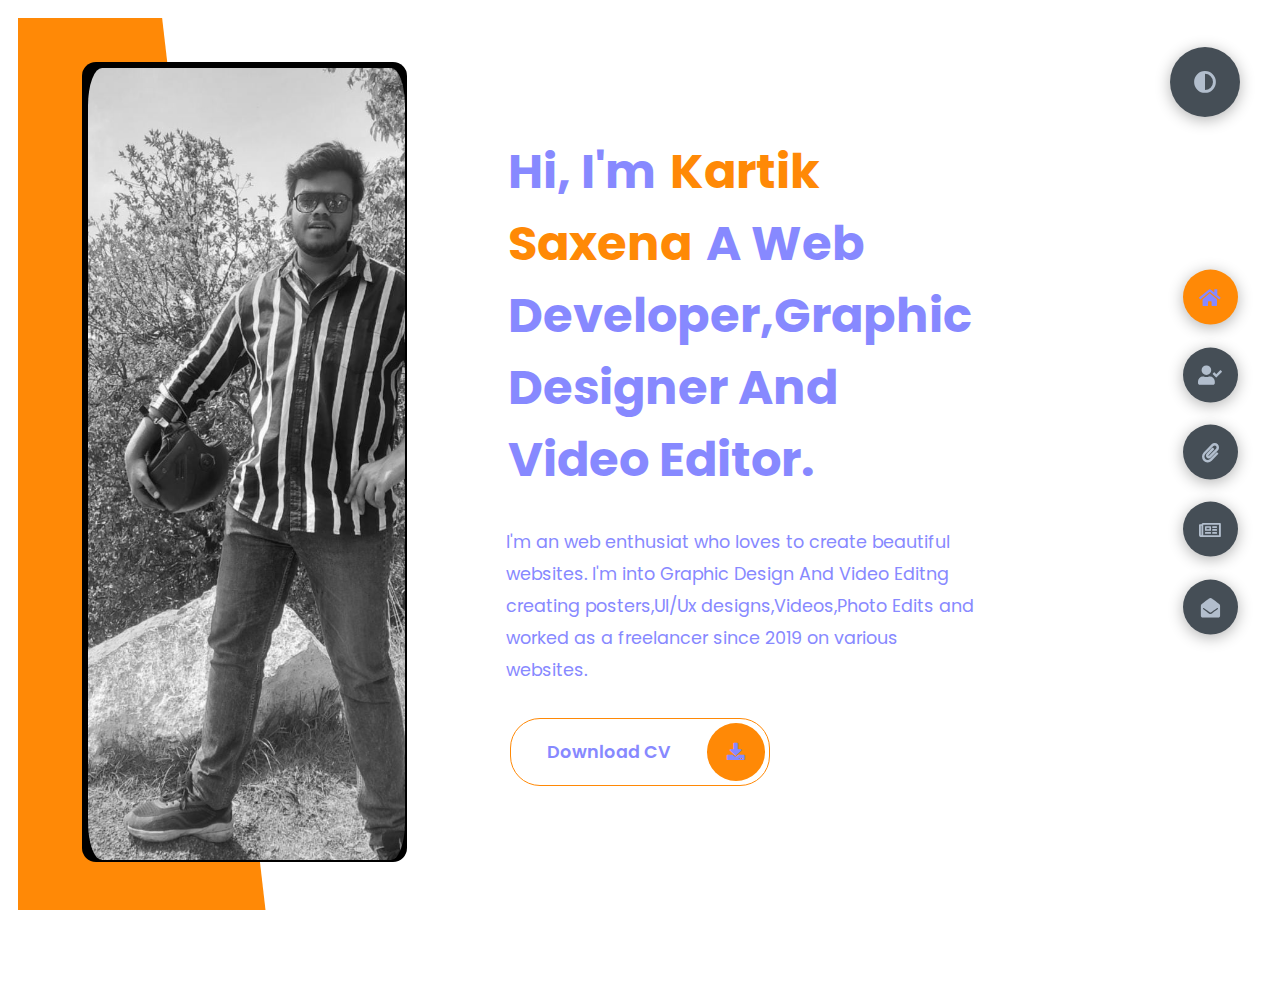
==== commit 36f78c6b: "Update index.html" ====
--- a/index.html
+++ b/index.html
@@ -25,7 +25,7 @@
             <div class="left-header">
                 <div class="h-shape"></div>
                 <div class="image">
-                    <img src="WhatsApp Image 2022-07-03 at 3.11.00 AM.jpeg" alt="">
+                    <img src="WhatsApp Image 2023-06-10 at 15.07.44.jpeg" alt="">
                 </div>
             </div>
             <div class="right-header">
--- a/styles/styles.css
+++ b/styles/styles.css
@@ -1,6 +1,6 @@
 * {
-  margin: 0;
-  padding: 0;
+  margin: 2px;
+  padding: 2px;
   box-sizing: border-box;
   list-style: none;
 }
@@ -205,6 +205,7 @@
 .header-content .left-header .image img {
   width: 100%;
   height: 100%;
+  border-radius:5%;
   object-fit: cover;
   transition: all 0.4s ease-in-out;
   filter: grayscale(100%);
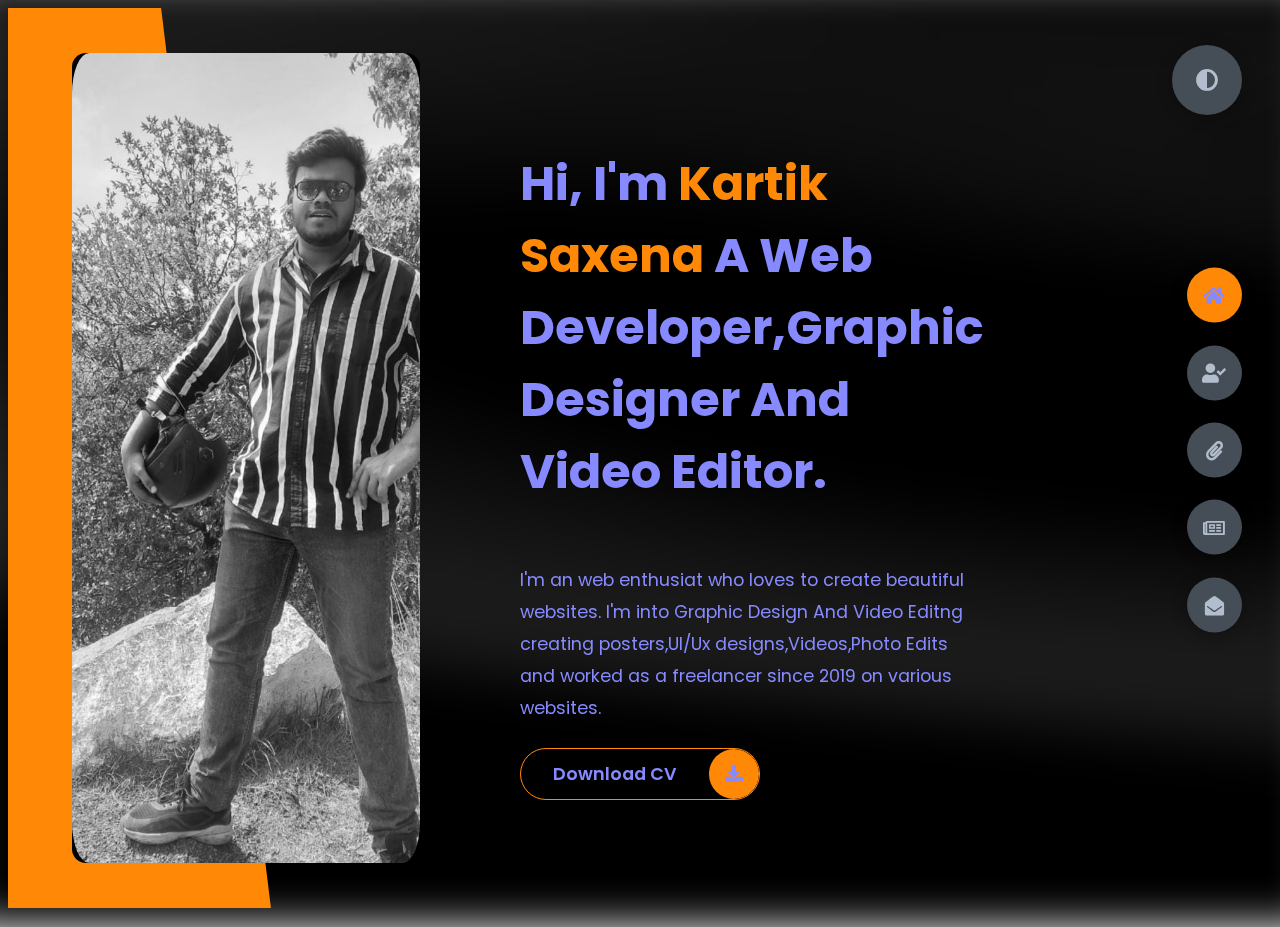
==== commit 9e486bc7: "bg updated" ====
--- a/index.html
+++ b/index.html
@@ -17,7 +17,7 @@
     </video> -->
     <section class="showcase">
         <div class="video-container">
-            <video src="9 Hours of Video Editing in 2 Minutes _ Editing Timelapse.mp4" autoplay muted loop></video>
+            <video src="yt1s.com - Black Gradient Bakground Video Motion Footage 4K_1080p.mp4" autoplay muted loop></video>
         </div>
     </section>
     <header class="container header active" id="home">
@@ -552,10 +552,10 @@
                                 <textarea id="" cols="15" rows="8" placeholder="Message Here..." name="message" required></textarea>
                             </div>
                             <div class="submit-btn">
-                                <a href="#" class="main-btn" >
-                                    <span> <button type="submit"class="btn-text">Submit</button></span>
+                                <button href="#" class="main-btn" >
+                                    <span>Submit</span>
                                     <span class="btn-icon"><i class="fas fa-user-shield"></i></span>
-                                </a>
+                                </button>
                             </div>
                         </form>
                     </div>
--- a/styles/styles.css
+++ b/styles/styles.css
@@ -1,8 +1,8 @@
 * {
-  margin: 2px;
-  padding: 2px;
+  
   box-sizing: border-box;
   list-style: none;
+  scroll:hidden;
 }
 
 :root {
@@ -76,11 +76,9 @@
 	position: absolute;
 	top: 0;
 	left: 0;
-	width: 100%;
-	height: 100%;
-  -webkit-filter: blur(20px);
-  -o-filter: blur(10px);
-  filter: blur(10px);
+	width: 100vw;
+	height: 100vh;
+  filter: blur(20px);
   object-fit: cover;
   transform: scale(1.06);
 	overflow: hidden;
@@ -89,13 +87,13 @@
 }
 
 .video-container video {
-	min-width: 100%;
-	min-height: 100%;
+	min-width: 100vw;
+	min-height: 100vh;
   position: absolute;
 	top: 50%;
 	left: 50%;
 	transform: translate(-50%, -50%);
-	object-fit: cover;
+	object-fit: fill;
 }
 .active {
   display: block;
